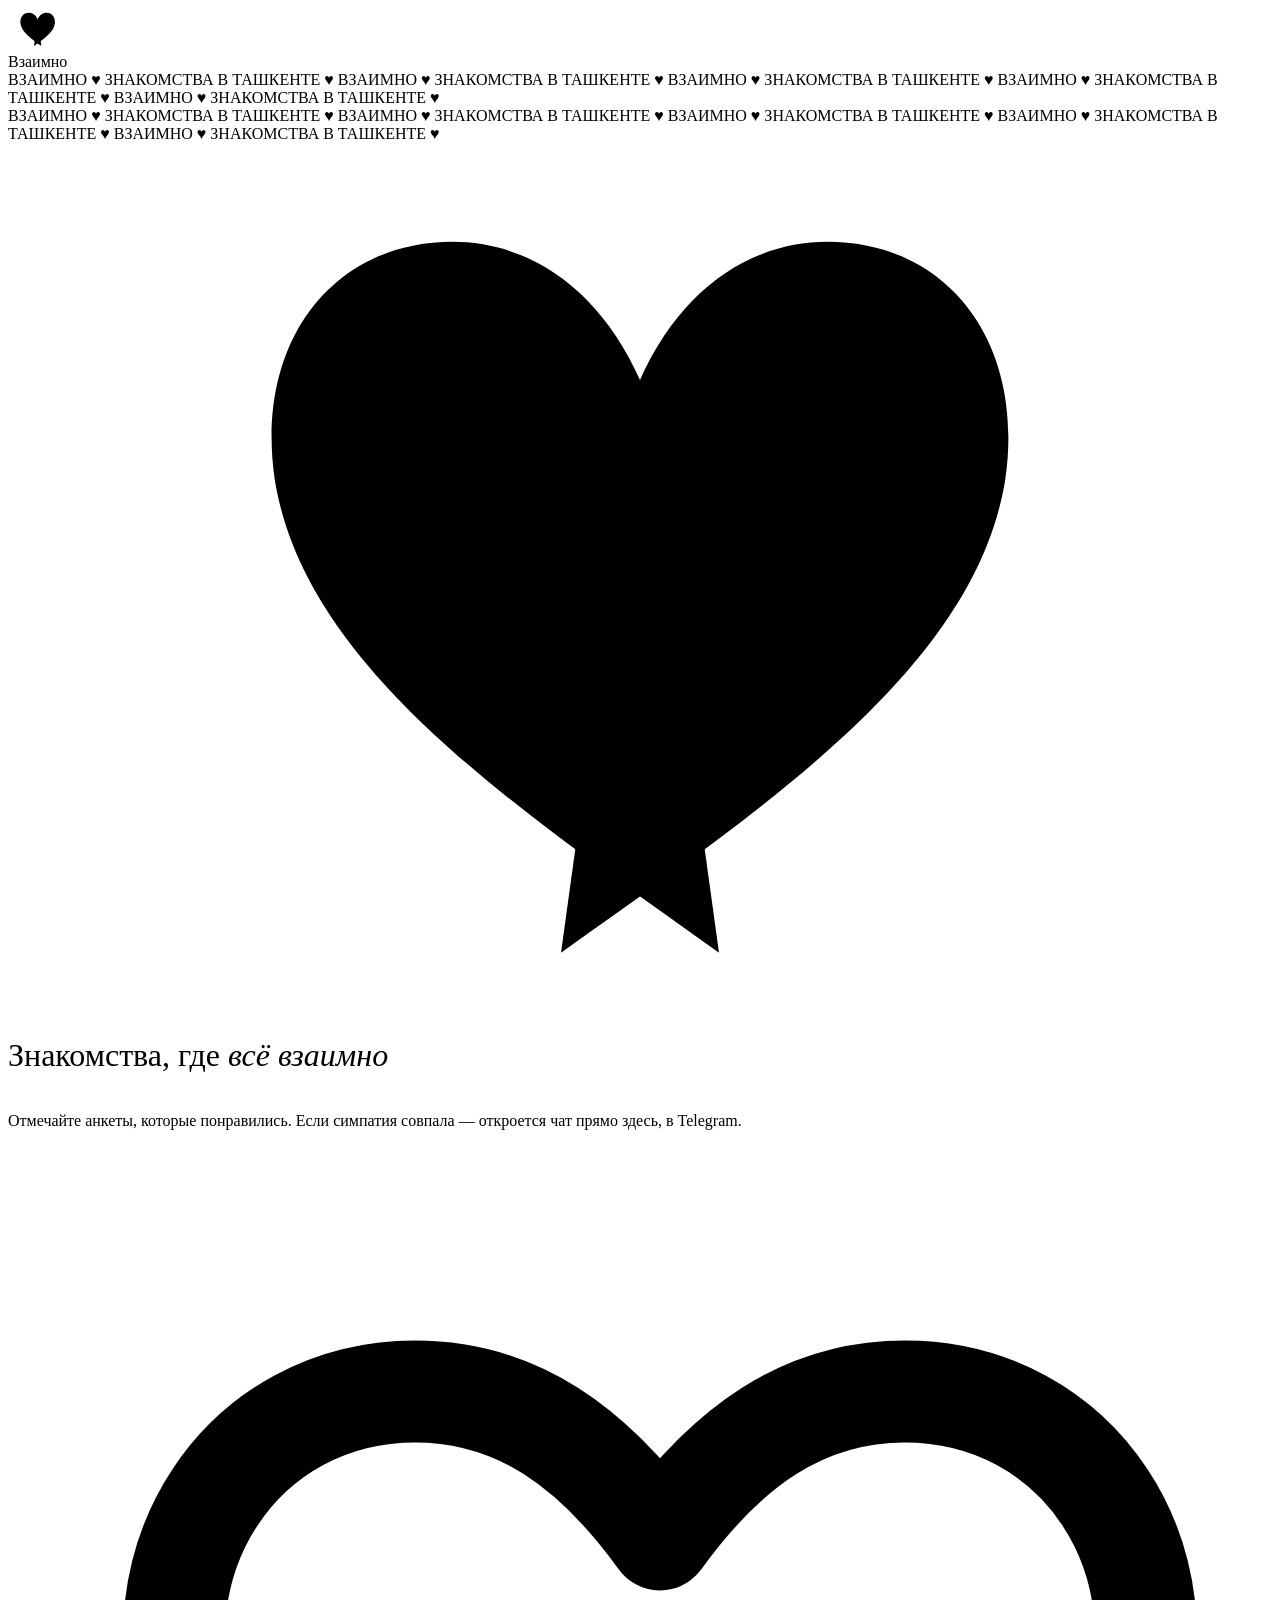
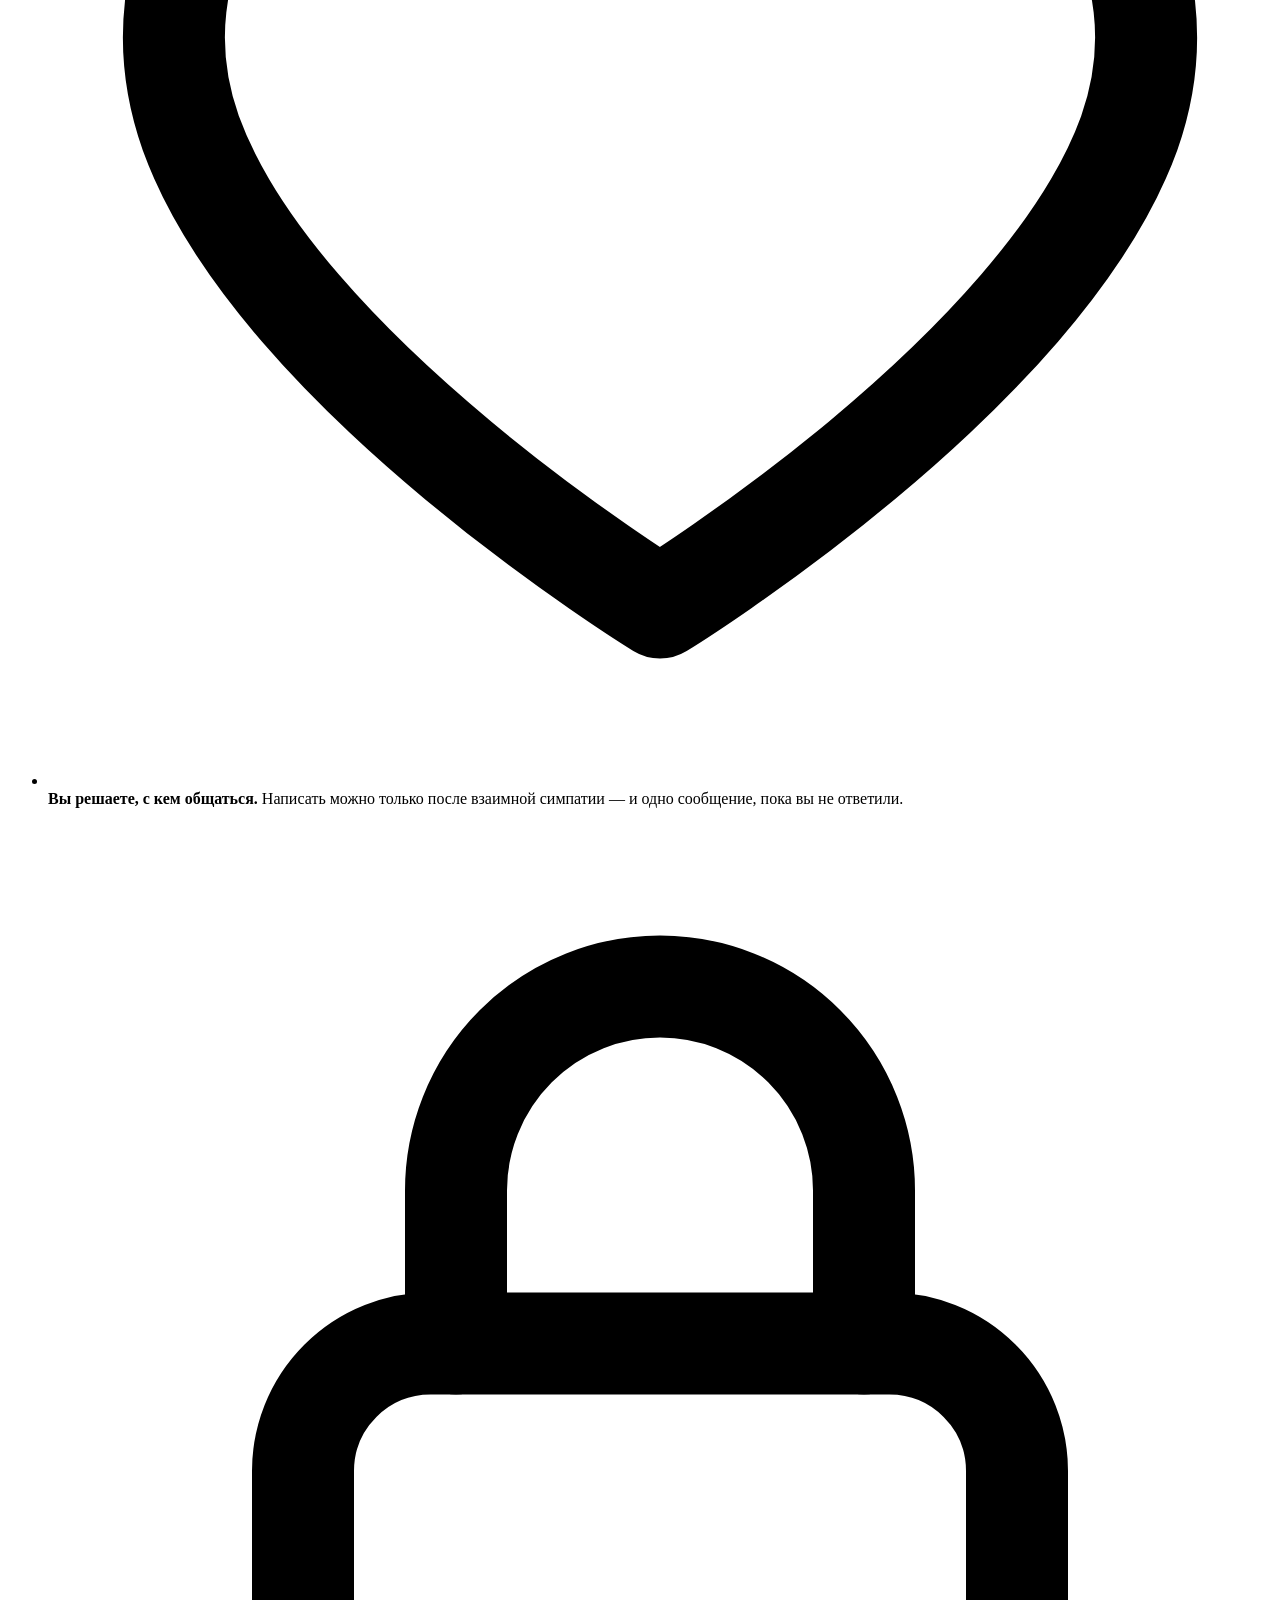
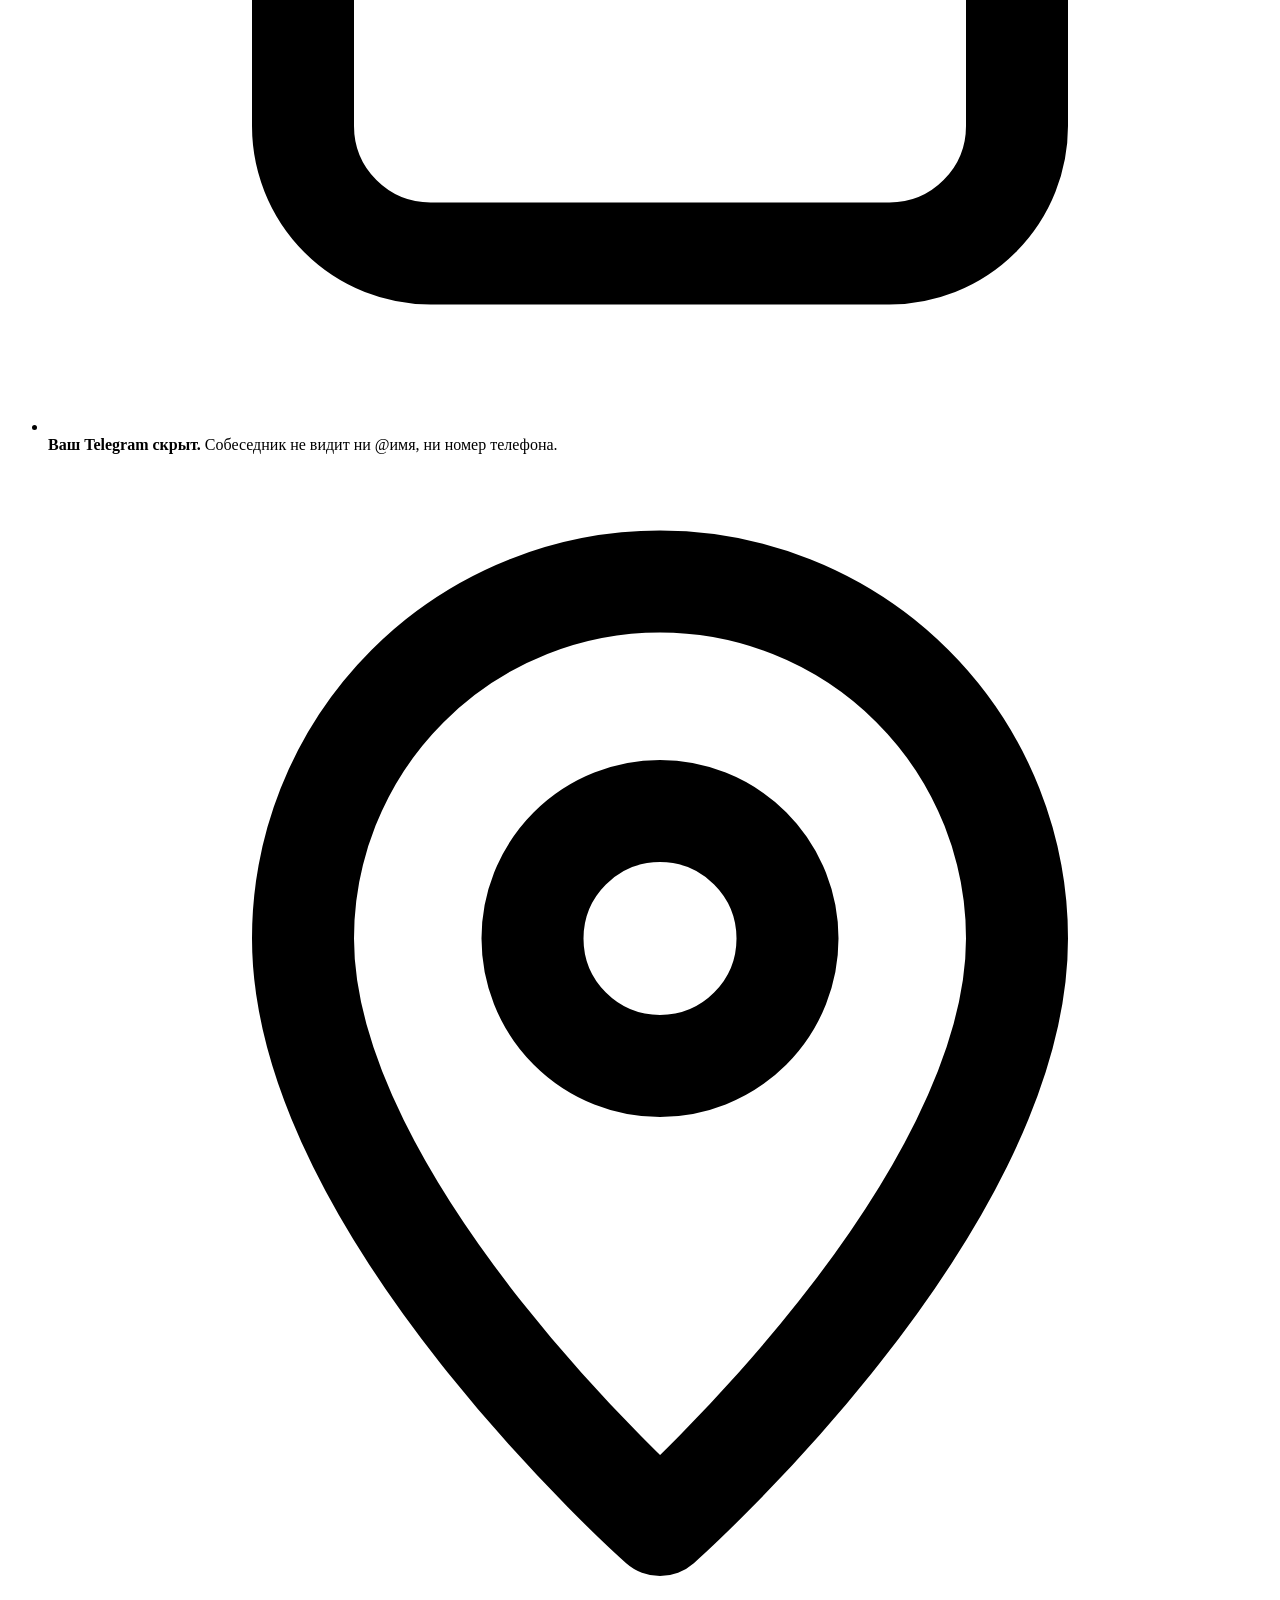
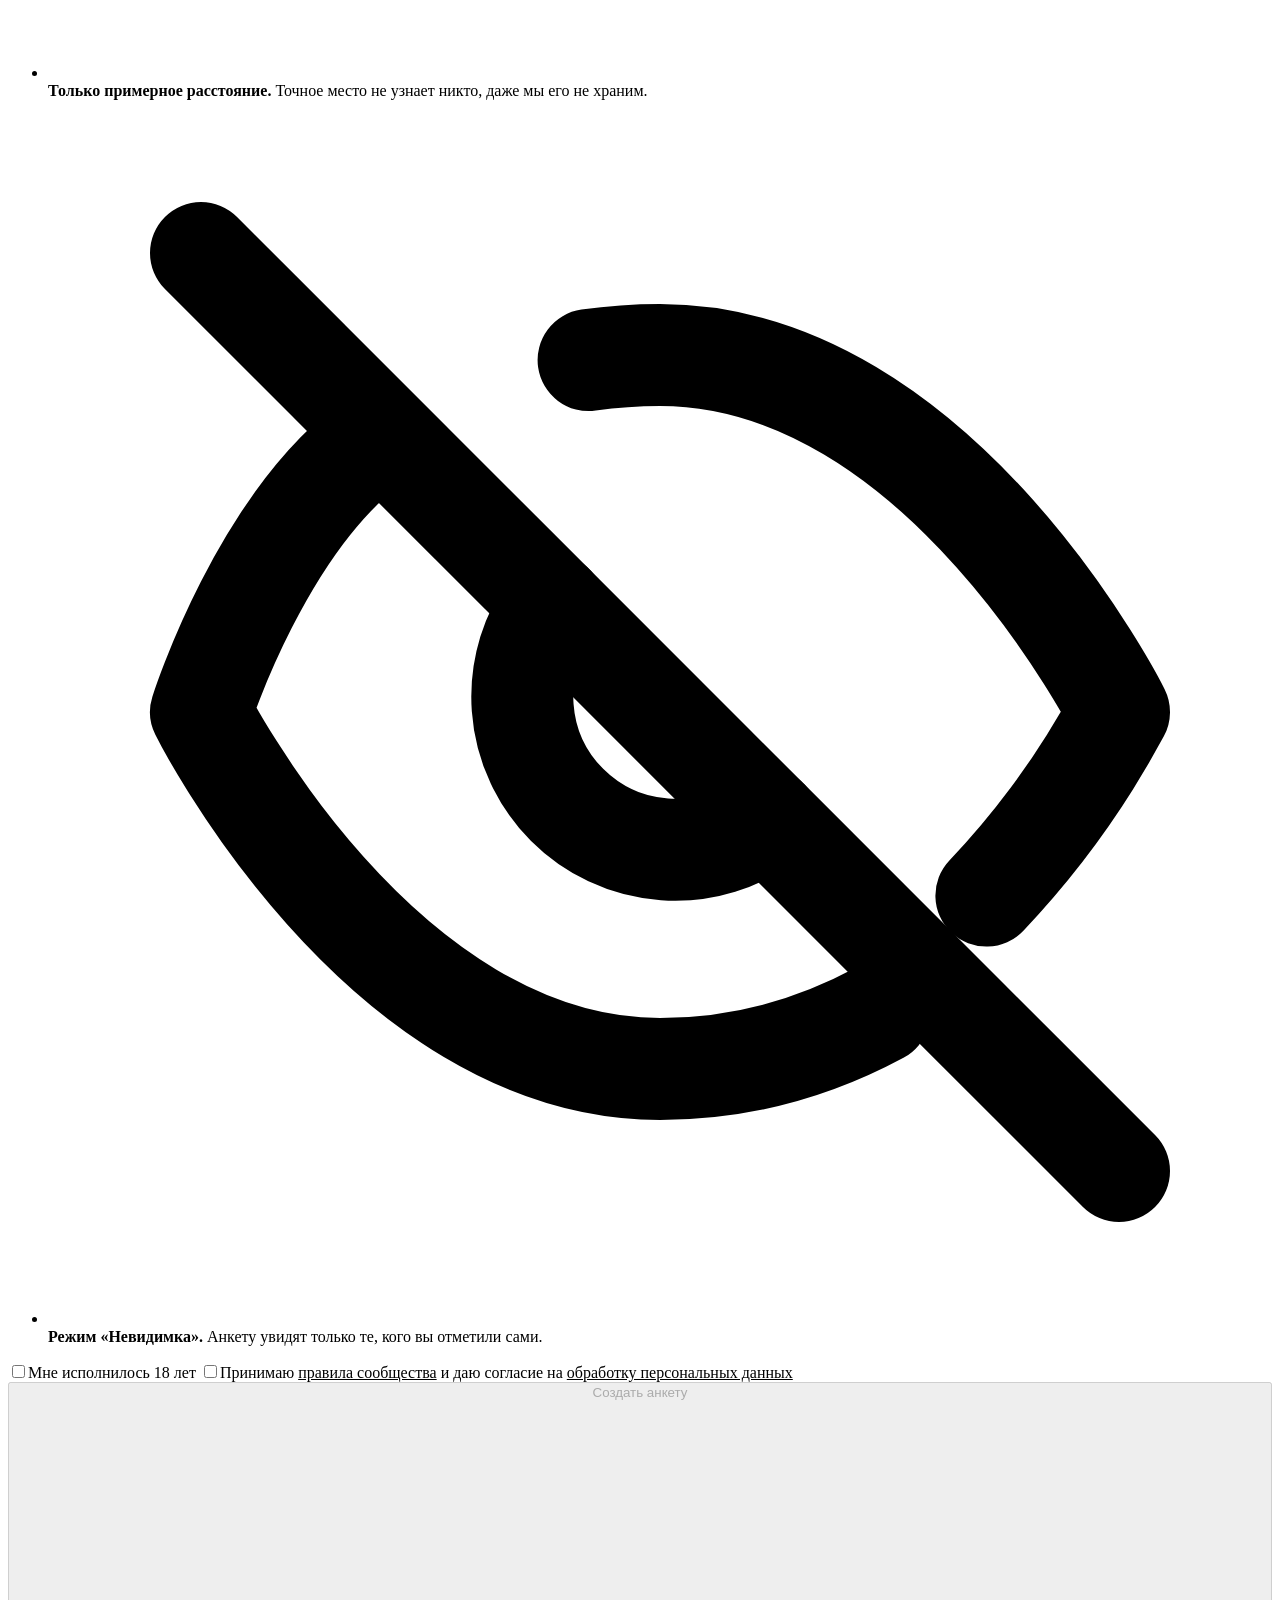
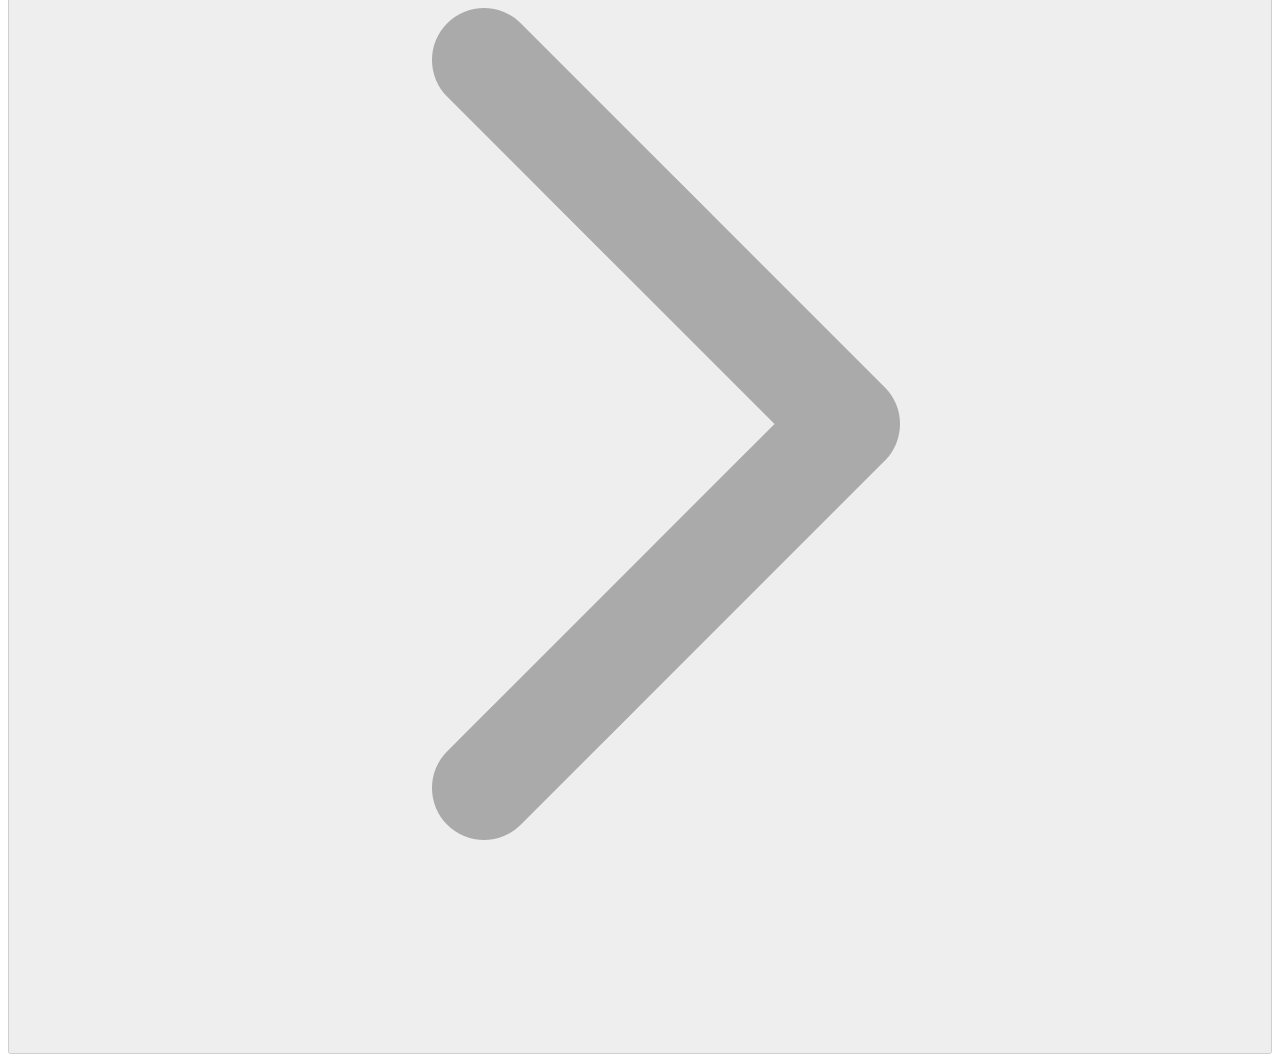
==== index.html @ 6f8cbce6 "Витрина «Взаимно»: прототип мини-приложения без сервера Co-Authored-By: Claude Opus 5 <noreply@anthr" ====
<!doctype html>
<html lang="ru">
<head>
  <meta charset="utf-8">
  <meta name="viewport" content="width=device-width, initial-scale=1, viewport-fit=cover, user-scalable=no">
  <meta name="referrer" content="no-referrer">
  <meta name="robots" content="noindex">
  <title>Взаимно</title>
  <!-- Официальный скрипт Telegram для мини-приложений -->
  <script src="https://telegram.org/js/telegram-web-app.js"></script>
  <!-- В рабочей версии шрифты раздаём со своего сервера, чтобы не передавать адреса пользователей третьим лицам -->
  <link rel="preconnect" href="https://fonts.googleapis.com">
  <link rel="preconnect" href="https://fonts.gstatic.com" crossorigin>
  <link href="https://fonts.googleapis.com/css2?family=Montserrat:wght@400;600;700;800&family=Onest:wght@400;500;600;700&display=swap&subset=cyrillic" rel="stylesheet">
  <link rel="stylesheet" href="../design-system/tokens.css">
  <link rel="stylesheet" href="../design-system/atoms.css">
  <link rel="stylesheet" href="../design-system/molecules.css">
  <link rel="stylesheet" href="../design-system/organisms.css">
  <link rel="stylesheet" href="css/app.css">
  <link rel="stylesheet" href="../design-system/motion.css">
</head>
<body>
  <div id="app" aria-live="off"></div>
  <script src="js/icons.js"></script>
  <script src="js/i18n.js"></script>
  <script src="js/data.js"></script>
  <script src="js/telegram.js"></script>
  <script src="js/api.js"></script>
  <script src="js/motion.js"></script>
  <script src="js/app.js"></script>
</body>
</html>
---- css/app.css ----
/* ==========================================================================
   «Взаимно» — ШАБЛОНЫ ЭКРАНОВ
   Только раскладка: как организмы стоят на каждом экране мини-приложения.
   Сами элементы — в дизайн-системе: design-system/atoms.css, molecules.css,
   organisms.css.
   ========================================================================== */

/* Раскладка экранов мини-приложения. Компоненты — в design-system/components.css */
#app { max-width: var(--app-max); margin: 0 auto; min-height: 100dvh; position: relative; }

#app.has-tabbar { padding-bottom: calc(var(--nav-h) + env(safe-area-inset-bottom)); }

.screen { padding: var(--sp-2) var(--gutter) var(--sp-6); }

.stack { display: grid; gap: var(--sp-5); align-content: start; }

.stack-sm { display: grid; gap: var(--sp-3); }

.group__label { margin: 0 0 var(--sp-2) var(--sp-1); }

a { color: var(--accent); }

/* ---------- Приветствие ---------- */
.welcome { display: grid; gap: var(--sp-5); padding-top: var(--sp-5); min-height: 100dvh; align-content: start; }

.welcome__art { display: grid; place-items: center; padding: var(--sp-4) 0 0; }

.welcome__lead { font-size: var(--fs-body); }

/* ---------- Создание анкеты ---------- */
.setup { display: flex; flex-direction: column; min-height: 100dvh; padding-top: 0; }

.setup__head { display: flex; align-items: center; gap: var(--sp-2); padding: var(--sp-2) 0; margin-left: calc(-1 * var(--sp-3)); }

.setup__head .progress { flex: 1; }

.setup__body { display: grid; gap: var(--sp-5); padding-top: var(--sp-4); align-content: start; flex: 1; }

.setup__foot { position: sticky; bottom: 0; padding: var(--sp-4) 0 calc(var(--sp-4) + env(safe-area-inset-bottom)); background: linear-gradient(to top, var(--bg) 70%, transparent); }

/* ---------- Лента ---------- */
.feed { display: flex; flex-direction: column; gap: var(--sp-4); padding-bottom: var(--sp-4); }

/* ---------- Анкета целиком ---------- */
.pv { display: grid; gap: var(--sp-4); }

.pv--actions { padding-bottom: 120px; }

.chat { display: flex; flex-direction: column; gap: var(--sp-2); padding-bottom: 96px; min-height: calc(100dvh - 56px); }

/* ---------- Проверка ---------- */
.verify { text-align: center; justify-items: center; padding-top: var(--sp-6); }

.verify .notice { text-align: left; }

/* ---------- Язык ---------- */
.welcome__top { display: flex; justify-content: space-between; align-items: center; gap: var(--sp-3); flex-wrap: wrap; }

.lang-row { cursor: default; }

/* ==========================================================================
   Версия 2 «Сирень»: светлая основа, плавающее меню, фото с наклоном
   ========================================================================== */
/* ---------- Первый экран: косые ленты ---------- */
.welcome { gap: var(--sp-4); }

.welcome .t-d1 { font-size: 32px; font-weight: 400; }

.feed { gap: var(--sp-3); }

.me-body { padding-top: var(--sp-4); }

/* Колонки экранов не растягиваются под длинный текст без переносов */
.stack > *, .stack-sm > * { min-width: 0; }
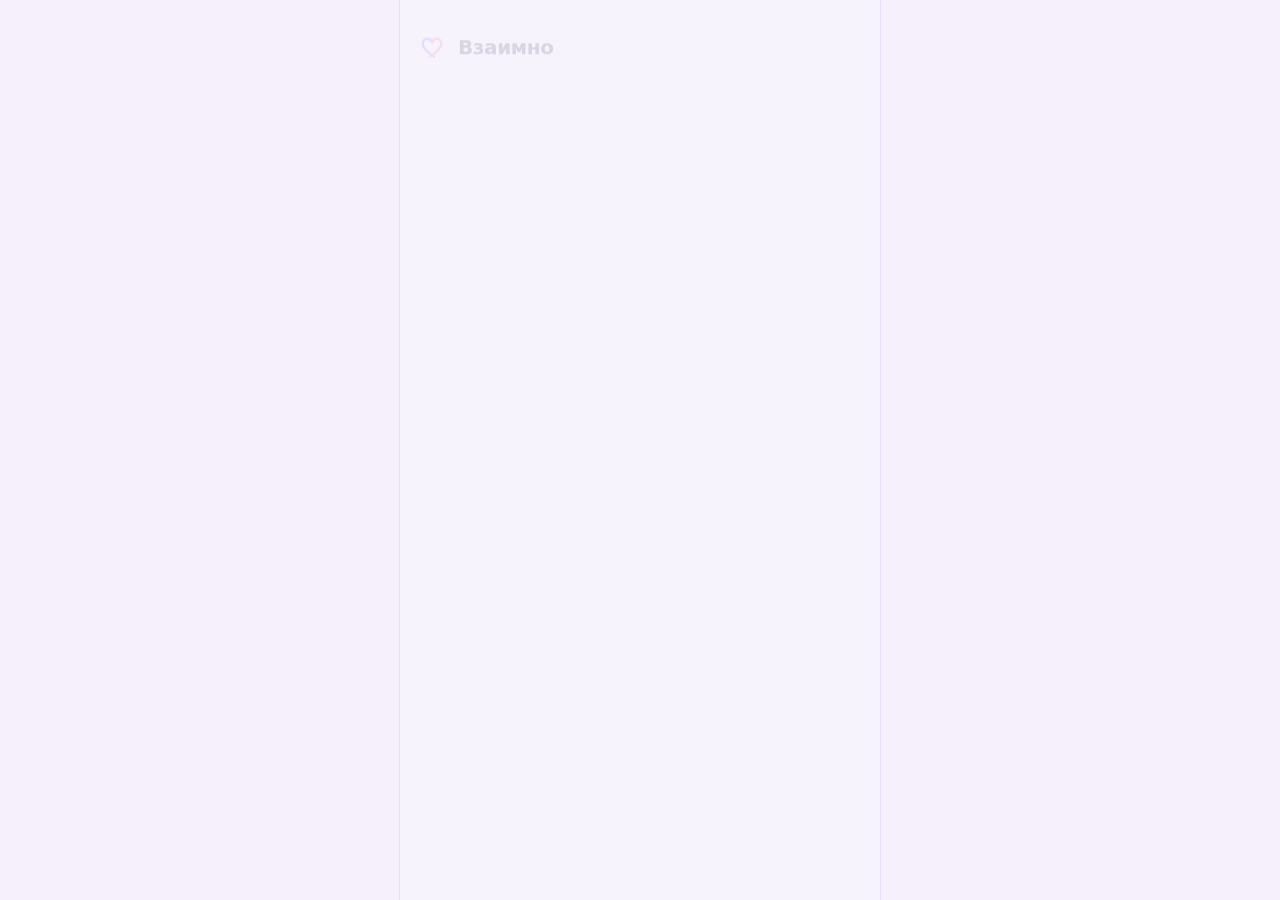
==== commit 30880656: "Витрина: приложение в app/, стили рядом — как на сервере Co-Authored-By: Claude Opus 5 <noreply@anth" ====
--- a/index.html
+++ b/index.html
@@ -1,32 +1,6 @@
 <!doctype html>
-<html lang="ru">
-<head>
-  <meta charset="utf-8">
-  <meta name="viewport" content="width=device-width, initial-scale=1, viewport-fit=cover, user-scalable=no">
-  <meta name="referrer" content="no-referrer">
-  <meta name="robots" content="noindex">
-  <title>Взаимно</title>
-  <!-- Официальный скрипт Telegram для мини-приложений -->
-  <script src="https://telegram.org/js/telegram-web-app.js"></script>
-  <!-- В рабочей версии шрифты раздаём со своего сервера, чтобы не передавать адреса пользователей третьим лицам -->
-  <link rel="preconnect" href="https://fonts.googleapis.com">
-  <link rel="preconnect" href="https://fonts.gstatic.com" crossorigin>
-  <link href="https://fonts.googleapis.com/css2?family=Montserrat:wght@400;600;700;800&family=Onest:wght@400;500;600;700&display=swap&subset=cyrillic" rel="stylesheet">
-  <link rel="stylesheet" href="../design-system/tokens.css">
-  <link rel="stylesheet" href="../design-system/atoms.css">
-  <link rel="stylesheet" href="../design-system/molecules.css">
-  <link rel="stylesheet" href="../design-system/organisms.css">
-  <link rel="stylesheet" href="css/app.css">
-  <link rel="stylesheet" href="../design-system/motion.css">
-</head>
-<body>
-  <div id="app" aria-live="off"></div>
-  <script src="js/icons.js"></script>
-  <script src="js/i18n.js"></script>
-  <script src="js/data.js"></script>
-  <script src="js/telegram.js"></script>
-  <script src="js/api.js"></script>
-  <script src="js/motion.js"></script>
-  <script src="js/app.js"></script>
-</body>
-</html>
+<html lang="ru"><head><meta charset="utf-8">
+<title>Взаимно</title>
+<meta http-equiv="refresh" content="0; url=app/">
+<link rel="canonical" href="app/"></head>
+<body><p>Открываю приложение… <a href="app/">Взаимно</a></p></body></html>
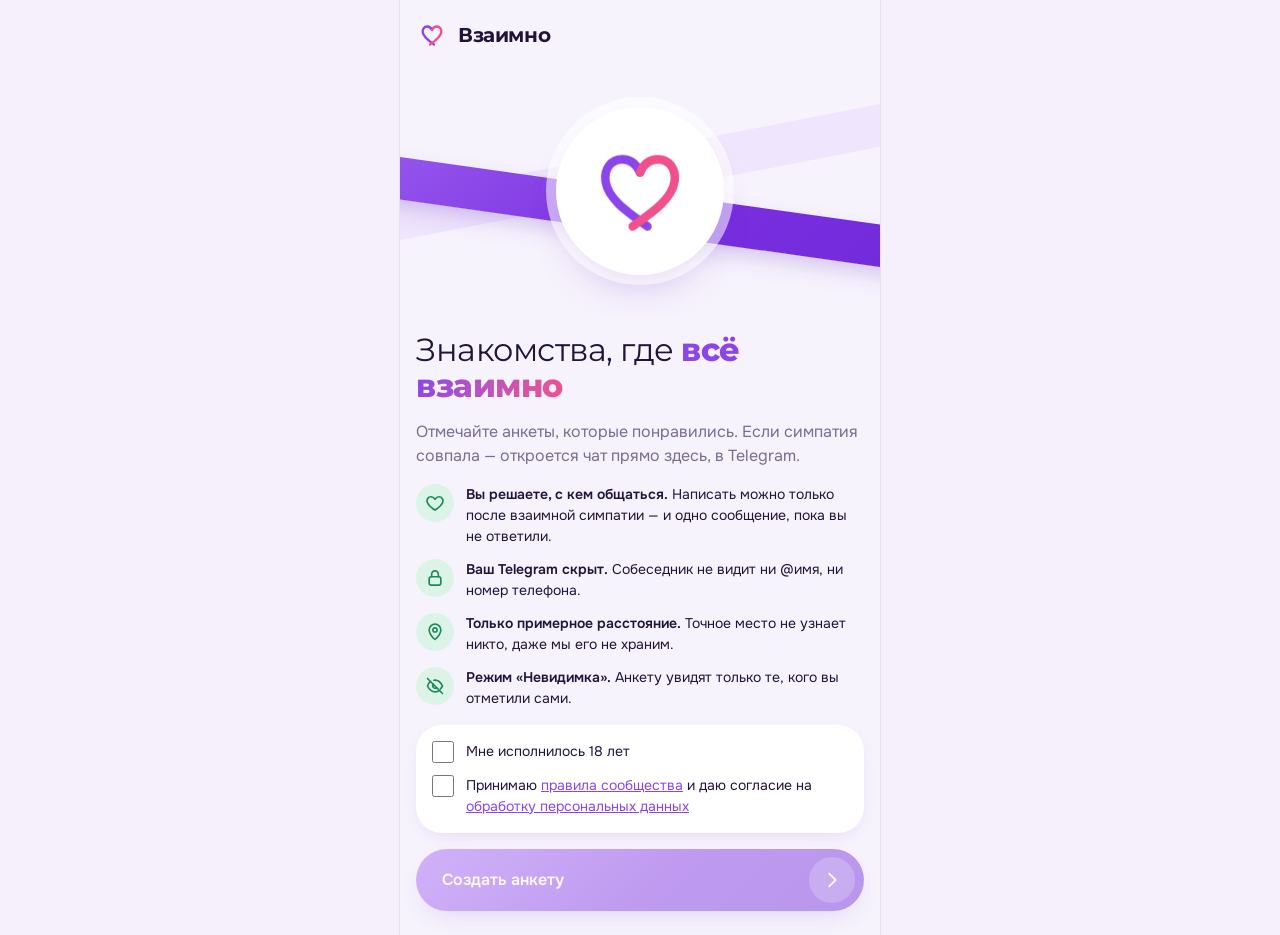
==== commit 8b58c247: "Приложение на постоянном адресе: сервер сообщает свой адрес через server.json" ====
--- a/index.html
+++ b/index.html
@@ -1,6 +1,8 @@
 <!doctype html>
 <html lang="ru"><head><meta charset="utf-8">
 <title>Взаимно</title>
-<meta http-equiv="refresh" content="0; url=app/">
-<link rel="canonical" href="app/"></head>
-<body><p>Открываю приложение… <a href="app/">Взаимно</a></p></body></html>
+<meta name="robots" content="noindex">
+<script>location.replace("miniapp/index.html" + location.search + location.hash);</script>
+<meta http-equiv="refresh" content="0; url=miniapp/index.html">
+<link rel="canonical" href="miniapp/index.html"></head>
+<body><p>Открываю приложение… <a href="miniapp/index.html">Взаимно</a></p></body></html>
